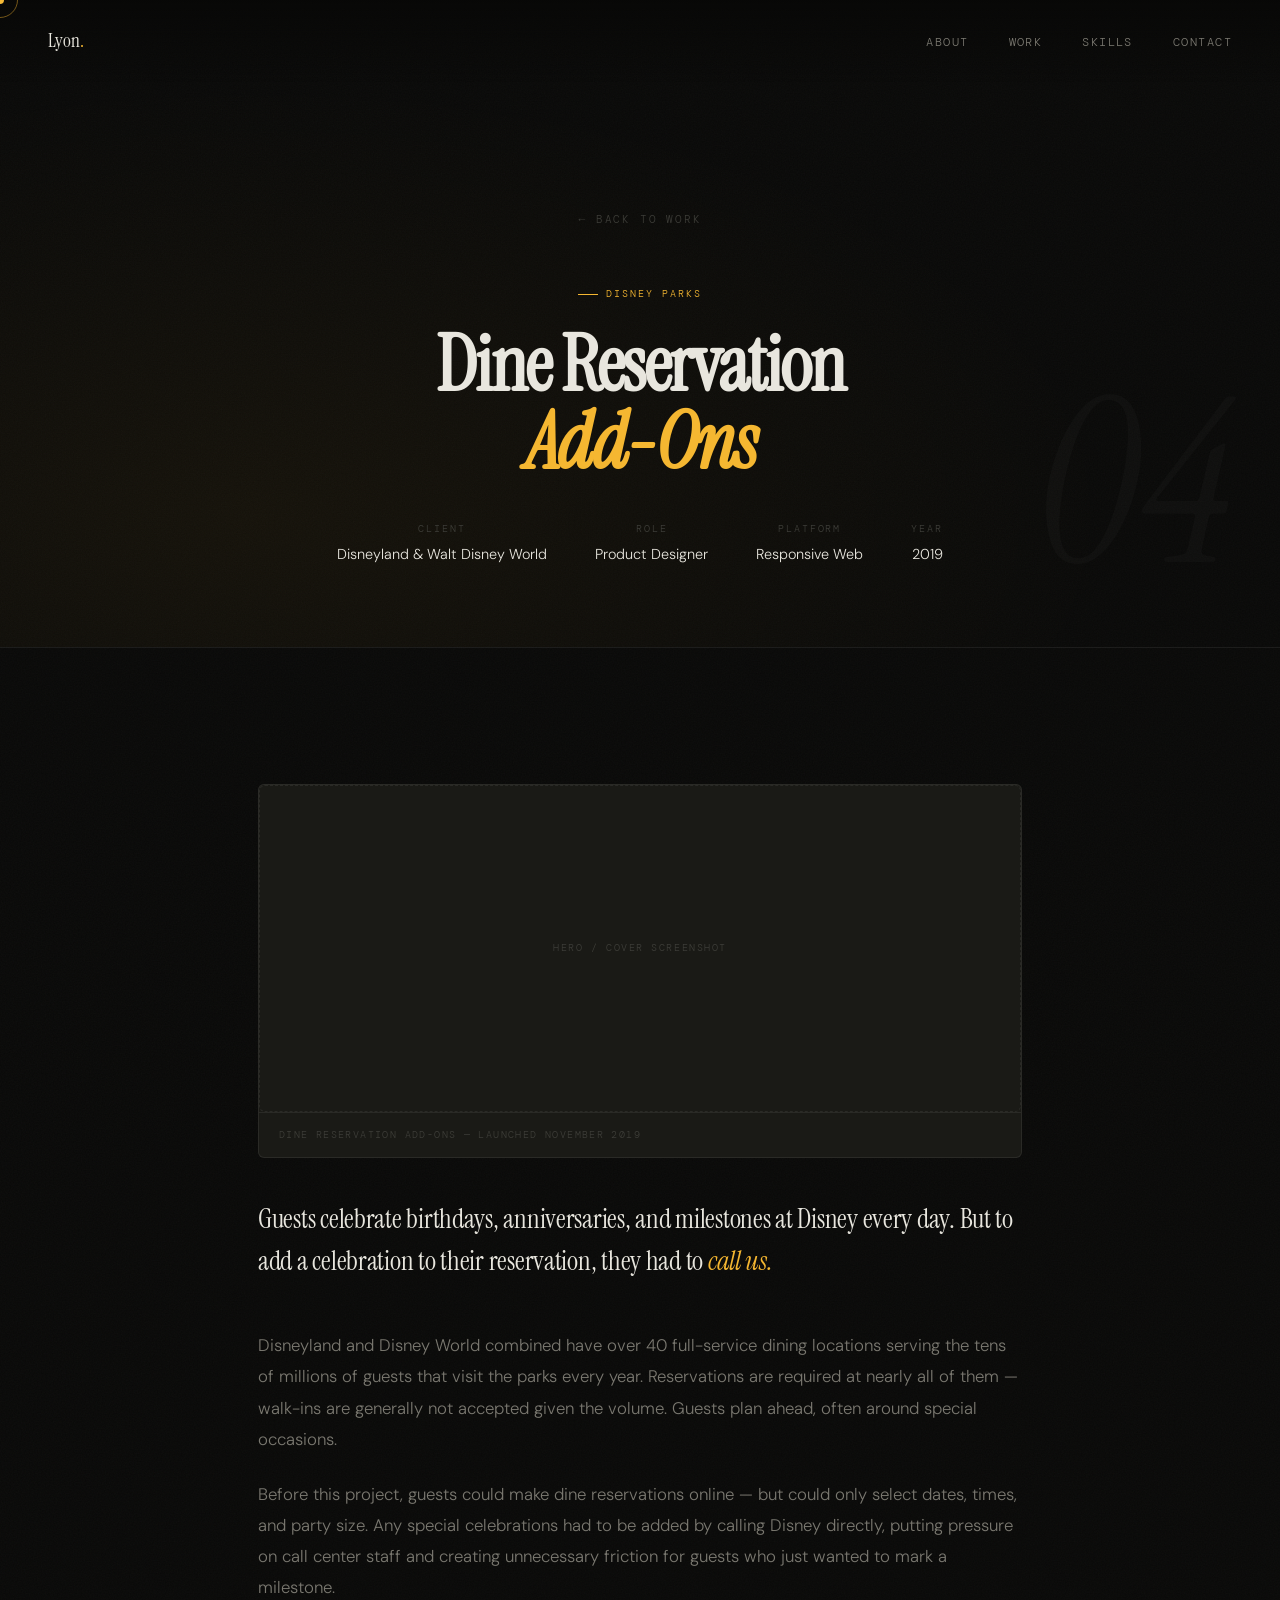
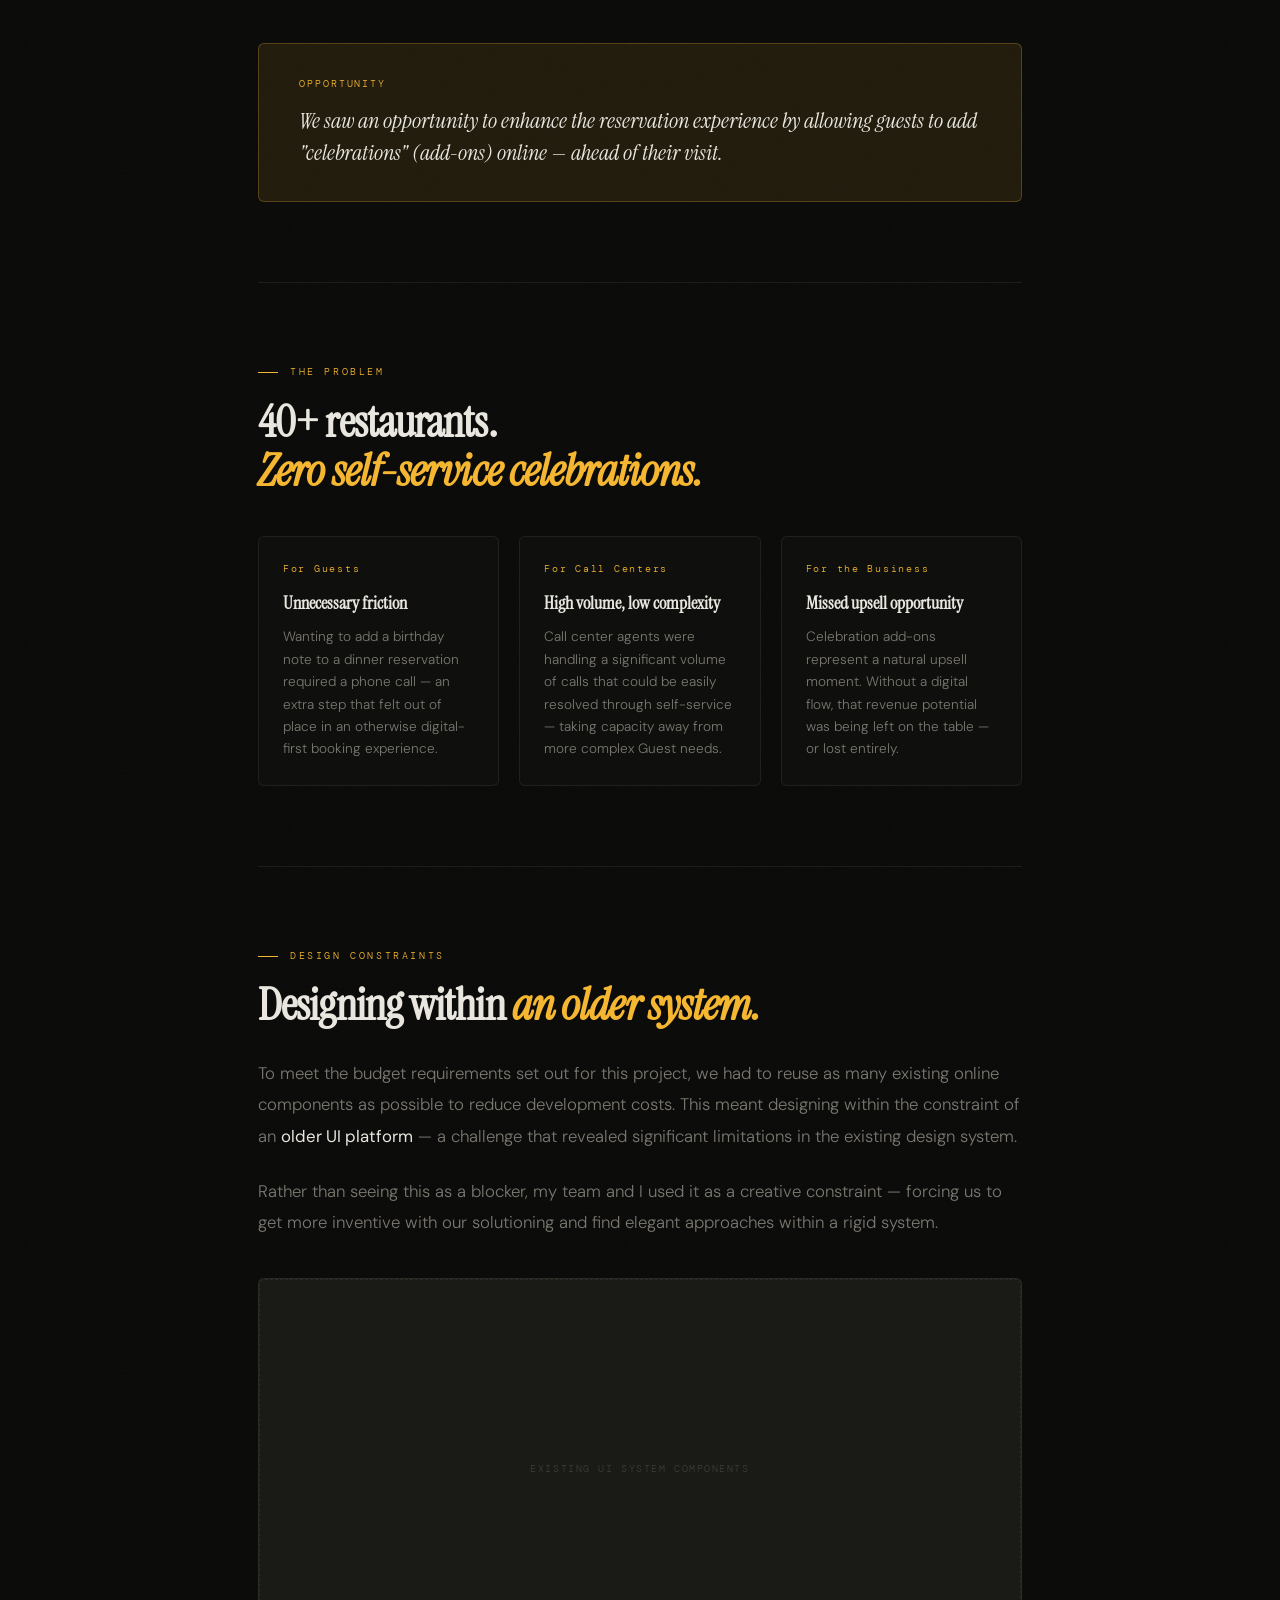
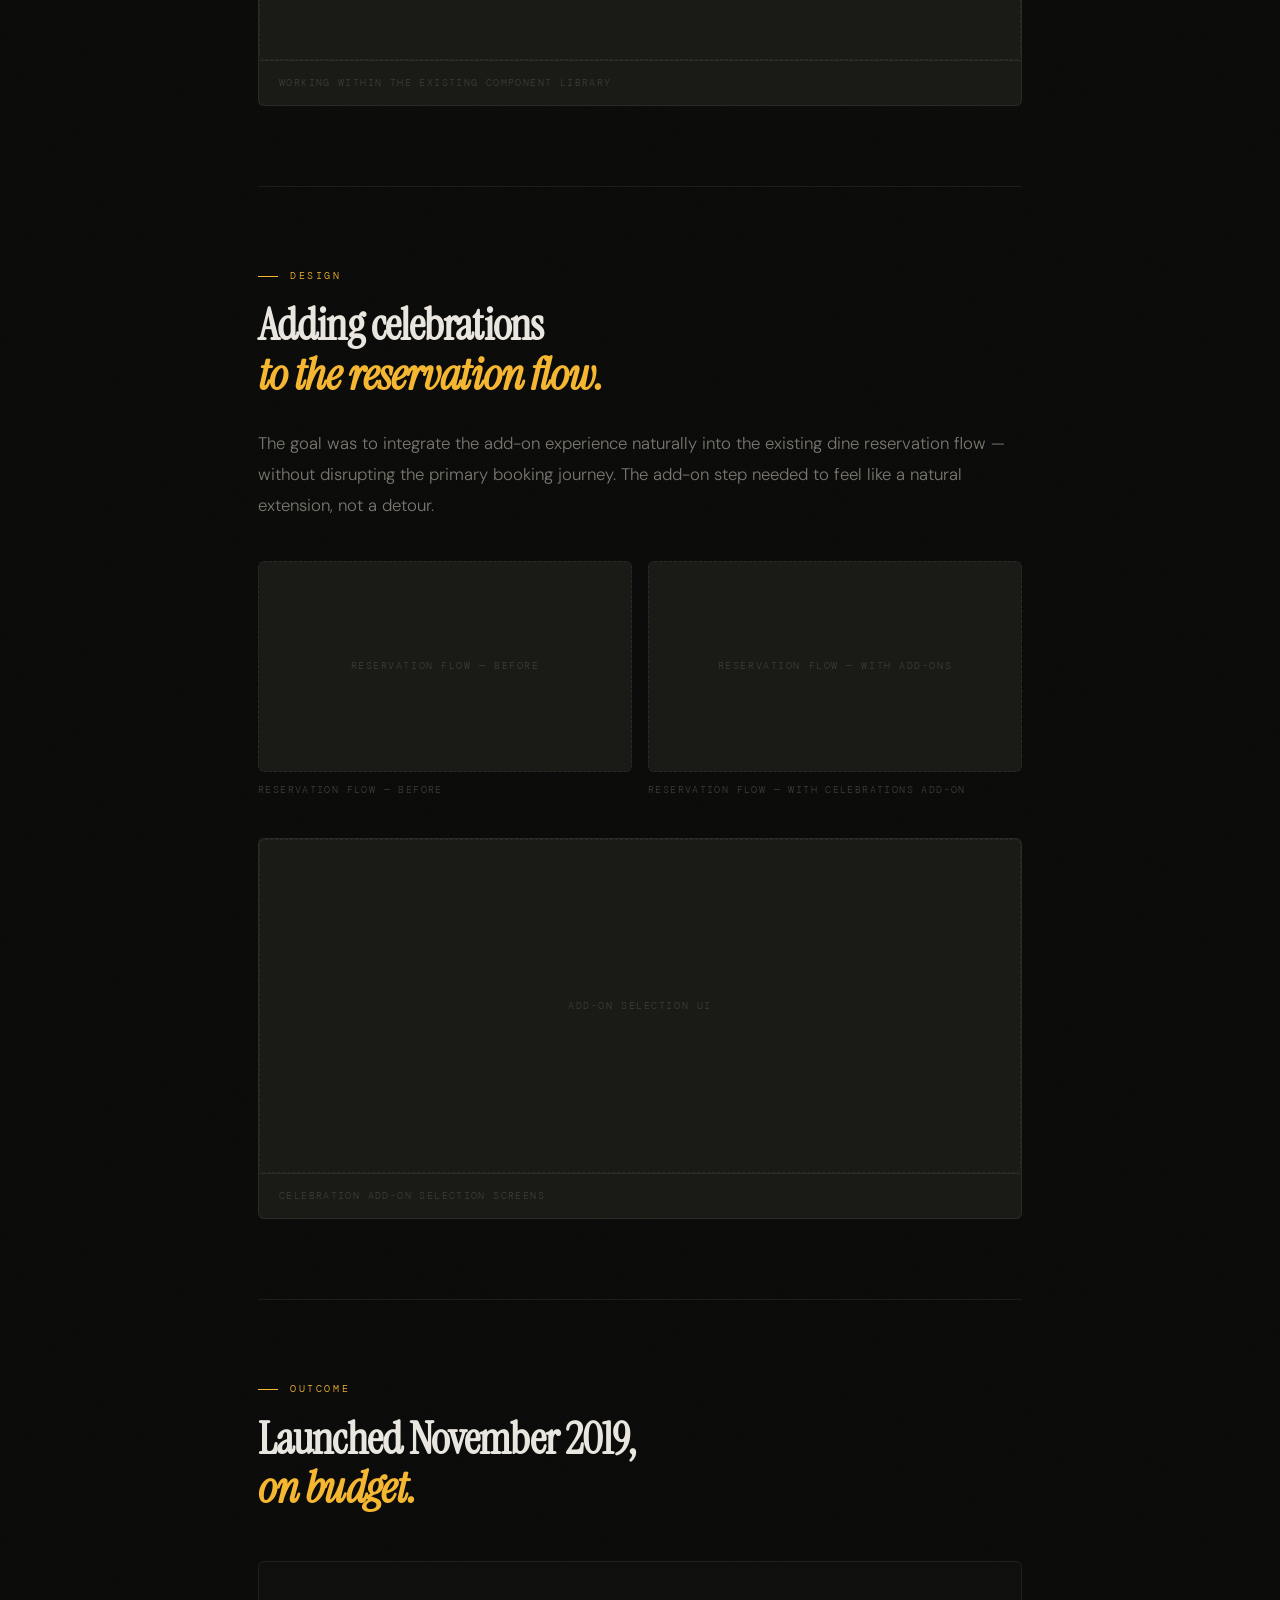
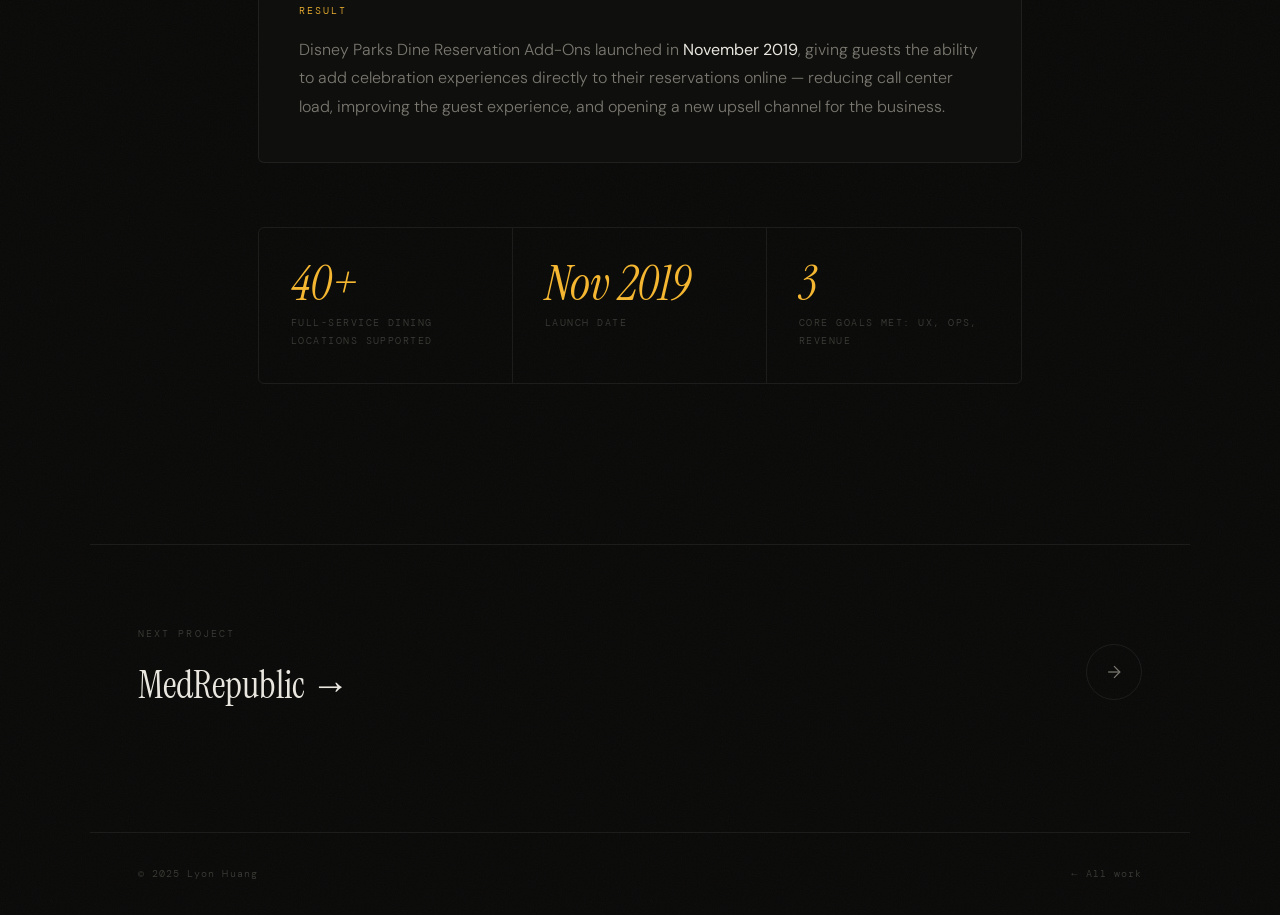
==== work/dine-reservations-addon.html @ fee2490b "Add .gitignore, rename dine reservation case study file Ignore .DS_Store; align dine reservations HT" ====
<!DOCTYPE html>
<html lang="en">
<head>
<meta charset="UTF-8" />
<meta name="viewport" content="width=device-width, initial-scale=1.0" />
<title>Dine Reservation Add-Ons — Lyon Huang</title>
<link rel="preconnect" href="https://fonts.googleapis.com" />
<link rel="preconnect" href="https://fonts.gstatic.com" crossorigin />
<link href="https://fonts.googleapis.com/css2?family=Instrument+Serif:ital@0;1&family=DM+Mono:ital,wght@0,300;0,400;0,500;1,300&family=DM+Sans:ital,opsz,wght@0,9..40,300;0,9..40,400;0,9..40,500;1,9..40,300&display=swap" rel="stylesheet" />
<link rel="stylesheet" href="../assets/case-study-shared.css" />
</head>
<body>

<div id="cursor-dot"></div>
<div id="cursor-ring"></div>

<nav id="nav">
  <a class="nav-logo" href="../index.html">Lyon<span>.</span></a>
  <ul class="nav-links">
    <li><a href="../index.html#about">About</a></li>
    <li><a href="../index.html#work">Work</a></li>
    <li><a href="../index.html#skills">Skills</a></li>
    <li><a href="../index.html#contact">Contact</a></li>
  </ul>
</nav>

<!-- HERO -->
<div class="cs-hero">
  <div class="cs-hero-num">04</div>
  <a class="cs-back" href="../index.html#work">← Back to work</a>
  <div class="cs-client-badge">Disney Parks</div>
  <h1>Dine Reservation<br><em>Add-Ons</em></h1>
  <div class="cs-meta-row">
    <div class="cs-meta-item">
      <span class="cs-meta-label">Client</span>
      <span class="cs-meta-value">Disneyland &amp; Walt Disney World</span>
    </div>
    <div class="cs-meta-item">
      <span class="cs-meta-label">Role</span>
      <span class="cs-meta-value">Product Designer</span>
    </div>
    <div class="cs-meta-item">
      <span class="cs-meta-label">Platform</span>
      <span class="cs-meta-value">Responsive Web</span>
    </div>
    <div class="cs-meta-item">
      <span class="cs-meta-label">Year</span>
      <span class="cs-meta-value">2019</span>
    </div>
  </div>
</div>

<!-- BODY -->
<div class="cs-body">

  <figure class="cs-img reveal">
    <div class="cs-img-placeholder" style="aspect-ratio:21/9;">
      <span>Hero / Cover Screenshot</span>
    </div>
    <figcaption>Dine Reservation Add-Ons — launched November 2019</figcaption>
  </figure>

  <p class="cs-lead reveal">
    Guests celebrate birthdays, anniversaries, and milestones at Disney every day.
    But to add a celebration to their reservation, they had to
    <em>call us.</em>
  </p>

  <p class="cs-p reveal">
    Disneyland and Disney World combined have over 40 full-service dining locations
    serving the tens of millions of guests that visit the parks every year.
    Reservations are required at nearly all of them — walk-ins are generally not
    accepted given the volume. Guests plan ahead, often around special occasions.
  </p>
  <p class="cs-p reveal">
    Before this project, guests could make dine reservations online — but could only
    select dates, times, and party size. Any special celebrations had to be added by
    calling Disney directly, putting pressure on call center staff and creating
    unnecessary friction for guests who just wanted to mark a milestone.
  </p>

  <!-- HMW -->
  <div class="cs-hmw reveal">
    <div class="cs-hmw-label">Opportunity</div>
    <p>We saw an opportunity to enhance the reservation experience by allowing guests to add "celebrations" (add-ons) online — ahead of their visit.</p>
  </div>

  <!-- PROBLEM -->
  <div class="cs-section reveal">
    <div class="cs-section-label">The Problem</div>
    <h2>40+ restaurants.<br><em>Zero self-service celebrations.</em></h2>

    <div style="display:grid;grid-template-columns:1fr 1fr 1fr;gap:1.25rem;margin:2.5rem 0;" class="reveal-group">
      <div class="cs-concept-card">
        <div class="cc-num">For Guests</div>
        <h4>Unnecessary friction</h4>
        <p>Wanting to add a birthday note to a dinner reservation required a phone call — an extra step that felt out of place in an otherwise digital-first booking experience.</p>
      </div>
      <div class="cs-concept-card">
        <div class="cc-num">For Call Centers</div>
        <h4>High volume, low complexity</h4>
        <p>Call center agents were handling a significant volume of calls that could be easily resolved through self-service — taking capacity away from more complex Guest needs.</p>
      </div>
      <div class="cs-concept-card">
        <div class="cc-num">For the Business</div>
        <h4>Missed upsell opportunity</h4>
        <p>Celebration add-ons represent a natural upsell moment. Without a digital flow, that revenue potential was being left on the table — or lost entirely.</p>
      </div>
    </div>
  </div>

  <!-- CONSTRAINTS -->
  <div class="cs-section reveal">
    <div class="cs-section-label">Design Constraints</div>
    <h2>Designing within <em>an older system.</em></h2>
    <p class="cs-p">
      To meet the budget requirements set out for this project, we had to reuse as many
      existing online components as possible to reduce development costs. This meant
      designing within the constraint of an <strong>older UI platform</strong> — a
      challenge that revealed significant limitations in the existing design system.
    </p>
    <p class="cs-p">
      Rather than seeing this as a blocker, my team and I used it as a creative
      constraint — forcing us to get more inventive with our solutioning and find
      elegant approaches within a rigid system.
    </p>

    <figure class="cs-img reveal">
      <div class="cs-img-placeholder" style="aspect-ratio:16/8;">
        <span>Existing UI System Components</span>
      </div>
      <figcaption>Working within the existing component library</figcaption>
    </figure>
  </div>

  <!-- CONCEPTING -->
  <div class="cs-section reveal">
    <div class="cs-section-label">Design</div>
    <h2>Adding celebrations<br><em>to the reservation flow.</em></h2>
    <p class="cs-p">
      The goal was to integrate the add-on experience naturally into the existing
      dine reservation flow — without disrupting the primary booking journey. The add-on
      step needed to feel like a natural extension, not a detour.
    </p>

    <div class="cs-img-pair reveal-group">
      <figure>
        <div class="cs-img-placeholder">
          <span>Reservation Flow — Before</span>
        </div>
        <figcaption>Reservation flow — Before</figcaption>
      </figure>
      <figure>
        <div class="cs-img-placeholder">
          <span>Reservation Flow — With Add-Ons</span>
        </div>
        <figcaption>Reservation flow — With celebrations add-on</figcaption>
      </figure>
    </div>

    <figure class="cs-img reveal">
      <div class="cs-img-placeholder" style="aspect-ratio:16/7;">
        <span>Add-On Selection UI</span>
      </div>
      <figcaption>Celebration add-on selection screens</figcaption>
    </figure>
  </div>

  <!-- OUTCOME -->
  <div class="cs-section reveal">
    <div class="cs-section-label">Outcome</div>
    <h2>Launched November 2019,<br><em>on budget.</em></h2>

    <div class="cs-outcome reveal">
      <div class="cs-outcome-label">Result</div>
      <p>
        Disney Parks Dine Reservation Add-Ons launched in <strong>November 2019</strong>,
        giving guests the ability to add celebration experiences directly to their
        reservations online — reducing call center load, improving the guest experience,
        and opening a new upsell channel for the business.
      </p>
    </div>

    <div class="cs-stats reveal-group">
      <div class="cs-stat">
        <span class="stat-num">40+</span>
        <span class="stat-label">Full-service dining locations supported</span>
      </div>
      <div class="cs-stat">
        <span class="stat-num">Nov 2019</span>
        <span class="stat-label">Launch date</span>
      </div>
      <div class="cs-stat">
        <span class="stat-num">3</span>
        <span class="stat-label">Core goals met: UX, ops, revenue</span>
      </div>
    </div>
  </div>

</div><!-- /cs-body -->

<div class="cs-next">
  <div>
    <div class="cs-next-label">Next project</div>
    <a class="cs-next-link" href="medrepublic.html">
      <div class="cs-next-title">MedRepublic →</div>
    </a>
  </div>
  <a class="cs-next-link" href="medrepublic.html">
    <div class="cs-next-arrow">
      <svg viewBox="0 0 24 24"><line x1="5" y1="12" x2="19" y2="12"/><polyline points="12,5 19,12 12,19"/></svg>
    </div>
  </a>
</div>

<footer>
  <span class="footer-copy">© 2025 Lyon Huang</span>
  <a href="../index.html" style="font-family:var(--font-mono);font-size:.65rem;letter-spacing:.1em;color:var(--text-muted);transition:color .2s;" onmouseover="this.style.color='var(--accent)'" onmouseout="this.style.color='var(--text-muted)'">← All work</a>
</footer>

<script>
const dot=document.getElementById('cursor-dot'),ring=document.getElementById('cursor-ring');
let mx=0,my=0,rx=0,ry=0;
document.addEventListener('mousemove',e=>{mx=e.clientX;my=e.clientY;});
(function anim(){dot.style.left=mx+'px';dot.style.top=my+'px';rx+=(mx-rx)*.12;ry+=(my-ry)*.12;ring.style.left=rx+'px';ring.style.top=ry+'px';requestAnimationFrame(anim);})();
document.querySelectorAll('a,button').forEach(el=>{el.addEventListener('mouseenter',()=>document.body.classList.add('cursor-hover'));el.addEventListener('mouseleave',()=>document.body.classList.remove('cursor-hover'));});
window.addEventListener('scroll',()=>document.getElementById('nav').classList.toggle('scrolled',scrollY>60),{passive:true});
const obs=new IntersectionObserver(entries=>entries.forEach(e=>{if(e.isIntersecting){e.target.classList.add('in-view');obs.unobserve(e.target);}}),{threshold:.1});
document.querySelectorAll('.reveal,.reveal-group').forEach(el=>obs.observe(el));
</script>
</body>
</html>
---- assets/case-study-shared.css ----
/* ═══════════════════════════════════════════════
   LYON HUANG — SHARED CASE STUDY STYLESHEET
   Matches portfolio dark design system exactly
   ═══════════════════════════════════════════════ */

/* ── TOKENS ── */
:root {
  --bg:             #080807;
  --bg-card:        #0f0f0d;
  --bg-card-hover:  #141410;
  --surface:        #1a1a16;
  --surface-2:      #111110;
  --border:         rgba(255,255,255,0.07);
  --border-hover:   rgba(255,200,80,0.35);

  --accent:         #f5b731;
  --accent-dim:     rgba(245,183,49,0.10);
  --accent-glow:    rgba(245,183,49,0.22);

  --text-primary:   #e8e6de;
  --text-secondary: #7a7870;
  --text-muted:     #3d3d38;

  --font-display:   'Instrument Serif', Georgia, serif;
  --font-sans:      'DM Sans', sans-serif;
  --font-mono:      'DM Mono', 'Courier New', monospace;

  --ease-out:       cubic-bezier(0.16, 1, 0.3, 1);
  --radius:         6px;
  --max-w:          860px;       /* narrower for long-form reading */
  --max-w-wide:     1100px;
}

/* ── RESET ── */
*, *::before, *::after { box-sizing: border-box; margin: 0; padding: 0; }
html { scroll-behavior: smooth; font-size: 16px; }

body {
  background-color: var(--bg);
  background-image: url("data:image/svg+xml,%3Csvg xmlns='http://www.w3.org/2000/svg' width='300' height='300'%3E%3Cfilter id='n'%3E%3CfeTurbulence type='fractalNoise' baseFrequency='0.75' numOctaves='4' stitchTiles='stitch'/%3E%3C/filter%3E%3Crect width='300' height='300' filter='url(%23n)' opacity='0.035'/%3E%3C/svg%3E");
  color: var(--text-primary);
  font-family: var(--font-sans);
  font-weight: 300;
  line-height: 1.75;
  overflow-x: hidden;
  cursor: none;
}
::selection { background: var(--accent); color: #000; }
a { color: inherit; text-decoration: none; }
img { display: block; max-width: 100%; border-radius: var(--radius); }

/* ── CURSOR ── */
#cursor-dot {
  position: fixed; width: 8px; height: 8px;
  background: var(--accent); border-radius: 50%;
  pointer-events: none; z-index: 9999;
  transform: translate(-50%,-50%);
  transition: width .2s var(--ease-out), height .2s var(--ease-out);
  mix-blend-mode: screen;
}
#cursor-ring {
  position: fixed; width: 36px; height: 36px;
  border: 1px solid rgba(245,183,49,.45); border-radius: 50%;
  pointer-events: none; z-index: 9998;
  transform: translate(-50%,-50%);
  transition: width .3s var(--ease-out), height .3s var(--ease-out), border-color .2s;
}
body.cursor-hover #cursor-dot  { width: 14px; height: 14px; }
body.cursor-hover #cursor-ring { width: 54px; height: 54px; border-color: var(--accent); }

/* ── NAV ── */
nav {
  position: fixed; top: 0; left: 0; right: 0; z-index: 100;
  display: flex; justify-content: space-between; align-items: center;
  padding: 1.5rem 3rem;
  background: linear-gradient(to bottom, rgba(8,8,7,.95), transparent);
  transition: padding .3s var(--ease-out), background .3s;
}
nav.scrolled {
  padding: 1rem 3rem;
  background: rgba(8,8,7,.92);
  backdrop-filter: blur(12px);
  border-bottom: 1px solid var(--border);
}
.nav-logo {
  font-family: var(--font-display); font-size: 1.2rem; color: var(--text-primary);
}
.nav-logo span { color: var(--accent); }
.nav-links { display: flex; gap: 2.5rem; list-style: none; }
.nav-links a {
  font-family: var(--font-mono); font-size: .75rem;
  letter-spacing: .12em; text-transform: uppercase;
  color: var(--text-secondary);
  transition: color .2s;
  position: relative;
}
.nav-links a::after {
  content: ''; position: absolute; bottom: -2px; left: 0;
  width: 0; height: 1px; background: var(--accent);
  transition: width .25s var(--ease-out);
}
.nav-links a:hover { color: var(--text-primary); }
.nav-links a:hover::after { width: 100%; }

/* ── CASE STUDY HERO ── */
.cs-hero {
  min-height: 72vh;
  display: flex; flex-direction: column; justify-content: flex-end;
  align-items: center;
  padding: 0 3rem 5rem;
  position: relative; overflow: hidden;
  border-bottom: 1px solid var(--border);
  text-align: center;
}
.cs-hero::before {
  content: '';
  position: absolute; bottom: 0; left: 0; right: 0; top: 0;
  background: radial-gradient(ellipse at 20% 80%, rgba(245,183,49,.05) 0%, transparent 60%);
  pointer-events: none;
}
/* large background project number */
.cs-hero-num {
  position: absolute; right: 3rem; bottom: 3rem;
  font-family: var(--font-display); font-style: italic;
  font-size: clamp(8rem, 18vw, 18rem);
  color: rgba(255,255,255,.025);
  line-height: 1; pointer-events: none; user-select: none;
}
.cs-back {
  display: inline-flex; align-items: center; gap: .6rem;
  font-family: var(--font-mono); font-size: .7rem;
  letter-spacing: .16em; text-transform: uppercase;
  color: var(--text-muted);
  margin-bottom: 3.5rem;
  transition: color .2s;
  opacity: 0; animation: fadeUp .6s .1s var(--ease-out) forwards;
}
.cs-back:hover { color: var(--accent); }
.cs-client-badge {
  display: inline-flex; align-items: center; gap: .5rem;
  font-family: var(--font-mono); font-size: .65rem;
  letter-spacing: .2em; text-transform: uppercase;
  color: var(--accent);
  margin-bottom: 1.5rem;
  opacity: 0; animation: fadeUp .7s .2s var(--ease-out) forwards;
}
.cs-client-badge::before {
  content: ''; display: block; width: 20px; height: 1px; background: var(--accent);
}
.cs-hero h1 {
  font-family: var(--font-display);
  font-size: clamp(2.8rem, 6vw, 6rem);
  line-height: 1.0; letter-spacing: -.025em;
  color: var(--text-primary);
  max-width: 800px;
  margin-left: auto;
  margin-right: auto;
  margin-bottom: 2.5rem;
  opacity: 0; animation: fadeUp .8s .3s var(--ease-out) forwards;
}
.cs-hero h1 em { font-style: italic; color: var(--accent); }
.cs-meta-row {
  display: flex; gap: 3rem; flex-wrap: wrap;
  justify-content: center;
  opacity: 0; animation: fadeUp .7s .45s var(--ease-out) forwards;
}
.cs-meta-item { display: flex; flex-direction: column; gap: .25rem; align-items: center; }
.cs-meta-label {
  font-family: var(--font-mono); font-size: .6rem;
  letter-spacing: .2em; text-transform: uppercase; color: var(--text-muted);
}
.cs-meta-value { font-size: .9rem; color: var(--text-primary); }

/* ── BODY CONTENT ── */
.cs-body {
  max-width: var(--max-w);
  margin: 0 auto;
  padding: 6rem 3rem;
}

/* intro lead paragraph */
.cs-lead {
  font-family: var(--font-display);
  font-size: clamp(1.3rem, 2.5vw, 1.7rem);
  line-height: 1.55; letter-spacing: -.01em;
  color: var(--text-primary);
  margin-bottom: 3rem;
}
.cs-lead em { font-style: italic; color: var(--accent); }

.cs-p {
  font-size: 1.05rem; color: var(--text-secondary);
  line-height: 1.85; margin-bottom: 1.5rem;
}
.cs-p strong { color: var(--text-primary); font-weight: 400; }
.cs-p a { color: var(--accent); border-bottom: 1px solid rgba(245,183,49,.3); transition: border-color .2s; }
.cs-p a:hover { border-color: var(--accent); }

/* section dividers within body */
.cs-section {
  margin-top: 5rem; padding-top: 5rem;
  border-top: 1px solid var(--border);
}
.cs-section-label {
  font-family: var(--font-mono); font-size: .65rem;
  letter-spacing: .25em; text-transform: uppercase;
  color: var(--accent); margin-bottom: 1rem;
  display: flex; align-items: center; gap: .75rem;
}
.cs-section-label::before {
  content: ''; display: block; width: 20px; height: 1px; background: var(--accent);
}
.cs-section h2 {
  font-family: var(--font-display);
  font-size: clamp(1.8rem, 3.5vw, 2.8rem);
  line-height: 1.1; letter-spacing: -.02em;
  color: var(--text-primary); margin-bottom: 1.75rem;
}
.cs-section h2 em { font-style: italic; color: var(--accent); }
.cs-section h3 {
  font-family: var(--font-display);
  font-size: 1.3rem; line-height: 1.2;
  color: var(--text-primary); margin-bottom: .75rem; margin-top: 2.5rem;
}

/* pull quote */
.cs-quote {
  margin: 3rem 0;
  padding: 2rem 2.5rem;
  border-left: 2px solid var(--accent);
  background: var(--accent-dim);
  border-radius: 0 var(--radius) var(--radius) 0;
}
.cs-quote p {
  font-family: var(--font-display); font-style: italic;
  font-size: clamp(1.1rem, 2vw, 1.4rem);
  line-height: 1.55; color: var(--text-primary);
}
.cs-quote cite {
  display: block; margin-top: .75rem;
  font-family: var(--font-mono); font-size: .65rem;
  letter-spacing: .12em; text-transform: uppercase;
  color: var(--text-muted); font-style: normal;
}

/* HMW highlight box */
.cs-hmw {
  margin: 2.5rem 0;
  padding: 2rem 2.5rem;
  border: 1px solid rgba(245,183,49,.25);
  border-radius: var(--radius);
  background: var(--accent-dim);
}
.cs-hmw-label {
  font-family: var(--font-mono); font-size: .6rem;
  letter-spacing: .2em; text-transform: uppercase;
  color: var(--accent); margin-bottom: .75rem;
}
.cs-hmw p {
  font-family: var(--font-display); font-style: italic;
  font-size: clamp(1.1rem, 2vw, 1.35rem);
  line-height: 1.5; color: var(--text-primary);
}

/* numbered list */
.cs-numbered {
  list-style: none; margin: 2rem 0;
  display: flex; flex-direction: column; gap: 1.25rem;
}
.cs-numbered li {
  display: grid; grid-template-columns: 2.5rem 1fr;
  gap: 1rem; align-items: start;
}
.cs-numbered li .num {
  font-family: var(--font-mono); font-size: .7rem;
  letter-spacing: .1em; color: var(--accent);
  padding-top: .25rem;
}
.cs-numbered li .num-text {
  font-size: 1rem; color: var(--text-secondary); line-height: 1.7;
}
.cs-numbered li .num-text strong { color: var(--text-primary); font-weight: 400; }

/* concept cards (3-up) */
.cs-concepts {
  display: grid; grid-template-columns: repeat(3,1fr);
  gap: 1.25rem; margin: 2.5rem 0;
}
.cs-concept-card {
  background: var(--bg-card); border: 1px solid var(--border);
  border-radius: var(--radius); padding: 1.5rem;
  transition: border-color .25s, background .25s;
}
.cs-concept-card:hover { border-color: var(--border-hover); background: var(--bg-card-hover); }
.cs-concept-card .cc-num {
  font-family: var(--font-mono); font-size: .6rem;
  letter-spacing: .18em; color: var(--accent); margin-bottom: .6rem;
}
.cs-concept-card h4 {
  font-family: var(--font-display); font-size: 1.1rem;
  color: var(--text-primary); margin-bottom: .5rem;
}
.cs-concept-card p {
  font-size: .85rem; color: var(--text-secondary); line-height: 1.65;
}

/* image pair (before/after) */
.cs-img-pair {
  display: grid; grid-template-columns: 1fr 1fr;
  gap: 1rem; margin: 2.5rem 0;
}
.cs-img-pair figure { display: flex; flex-direction: column; gap: .6rem; }
.cs-img-pair figcaption {
  font-family: var(--font-mono); font-size: .62rem;
  letter-spacing: .14em; text-transform: uppercase;
  color: var(--text-muted);
}

/* single wide image */
.cs-img {
  margin: 2.5rem 0;
  background: var(--surface); border-radius: var(--radius);
  border: 1px solid var(--border); overflow: hidden;
}
.cs-img img { width: 100%; }
.cs-img figcaption {
  padding: .85rem 1.25rem;
  font-family: var(--font-mono); font-size: .62rem;
  letter-spacing: .14em; text-transform: uppercase;
  color: var(--text-muted); border-top: 1px solid var(--border);
}

/* image placeholder (grey box with label) */
.cs-img-placeholder {
  aspect-ratio: 16/9;
  background: var(--surface);
  border-radius: var(--radius);
  border: 1px dashed var(--border);
  display: flex; align-items: center; justify-content: center;
}
.cs-img-placeholder span {
  font-family: var(--font-mono); font-size: .65rem;
  letter-spacing: .15em; text-transform: uppercase;
  color: var(--text-muted);
}

/* stat bar */
.cs-stats {
  display: grid; grid-template-columns: repeat(3,1fr);
  gap: 0; margin: 4rem 0;
  border: 1px solid var(--border); border-radius: var(--radius);
  overflow: hidden;
}
.cs-stat {
  padding: 2rem; border-right: 1px solid var(--border);
  display: flex; flex-direction: column; gap: .4rem;
}
.cs-stat:last-child { border-right: none; }
.cs-stat .stat-num {
  font-family: var(--font-display); font-style: italic;
  font-size: clamp(2rem, 4vw, 3rem); color: var(--accent);
  line-height: 1;
}
.cs-stat .stat-label {
  font-family: var(--font-mono); font-size: .65rem;
  letter-spacing: .14em; text-transform: uppercase;
  color: var(--text-muted);
}

/* outcome/takeaway box */
.cs-outcome {
  margin: 3rem 0; padding: 2.5rem;
  background: var(--bg-card); border: 1px solid var(--border);
  border-radius: var(--radius);
}
.cs-outcome-label {
  font-family: var(--font-mono); font-size: .62rem;
  letter-spacing: .2em; text-transform: uppercase;
  color: var(--accent); margin-bottom: 1rem;
}
.cs-outcome p {
  font-size: 1rem; color: var(--text-secondary); line-height: 1.8;
}
.cs-outcome p strong { color: var(--text-primary); font-weight: 400; }

/* external link button */
.cs-link-btn {
  display: inline-flex; align-items: center; gap: .6rem;
  font-family: var(--font-mono); font-size: .72rem;
  letter-spacing: .1em; text-transform: uppercase;
  color: var(--accent);
  border: 1px solid rgba(245,183,49,.3);
  padding: .75rem 1.4rem; border-radius: var(--radius);
  transition: background .2s, border-color .2s, transform .2s var(--ease-out);
  margin-right: .75rem; margin-top: .5rem;
}
.cs-link-btn:hover { background: var(--accent-dim); border-color: var(--accent); transform: translateY(-2px); }

/* ── NEXT PROJECT FOOTER ── */
.cs-next {
  border-top: 1px solid var(--border);
  max-width: var(--max-w-wide); margin: 0 auto;
  padding: 5rem 3rem 7rem;
  display: flex; justify-content: space-between; align-items: center;
  flex-wrap: wrap; gap: 2rem;
}
.cs-next-label {
  font-family: var(--font-mono); font-size: .65rem;
  letter-spacing: .2em; text-transform: uppercase; color: var(--text-muted);
  margin-bottom: .6rem;
}
.cs-next-title {
  font-family: var(--font-display); font-size: clamp(1.5rem, 3vw, 2.4rem);
  color: var(--text-primary); transition: color .2s;
}
.cs-next-link:hover .cs-next-title { color: var(--accent); }
.cs-next-arrow {
  width: 56px; height: 56px; border-radius: 50%;
  border: 1px solid var(--border);
  display: flex; align-items: center; justify-content: center;
  transition: background .2s, border-color .2s, transform .3s var(--ease-out);
}
.cs-next-link:hover .cs-next-arrow {
  background: var(--accent-dim); border-color: var(--accent);
  transform: translateX(6px);
}
.cs-next-arrow svg { width: 20px; height: 20px; fill: none; stroke: var(--text-secondary); stroke-width: 1.5; }
.cs-next-link:hover .cs-next-arrow svg { stroke: var(--accent); }

/* ── PAGE FOOTER ── */
footer {
  border-top: 1px solid var(--border);
  padding: 2rem 3rem;
  display: flex; justify-content: space-between; align-items: center;
  max-width: var(--max-w-wide); margin: 0 auto;
}
.footer-copy {
  font-family: var(--font-mono); font-size: .65rem;
  letter-spacing: .1em; color: var(--text-muted);
}

/* ── REVEAL ANIMATIONS ── */
.reveal { opacity: 0; transform: translateY(28px); transition: opacity .8s var(--ease-out), transform .8s var(--ease-out); }
.reveal.in-view { opacity: 1; transform: none; }
.reveal-group > * { opacity: 0; transform: translateY(20px); transition: opacity .7s var(--ease-out), transform .7s var(--ease-out); }
.reveal-group.in-view > *:nth-child(1) { opacity:1; transform:none; transition-delay:0s; }
.reveal-group.in-view > *:nth-child(2) { opacity:1; transform:none; transition-delay:.1s; }
.reveal-group.in-view > *:nth-child(3) { opacity:1; transform:none; transition-delay:.2s; }

@keyframes fadeUp { to { opacity: 1; transform: none; } }

/* ── RESPONSIVE ── */
@media (max-width: 900px) {
  nav { padding: 1.25rem 1.5rem; }
  nav.scrolled { padding: .9rem 1.5rem; }
  .cs-hero { padding: 0 1.5rem 4rem; }
  .cs-body { padding: 4rem 1.5rem; }
  .cs-concepts { grid-template-columns: 1fr; }
  .cs-img-pair { grid-template-columns: 1fr; }
  .cs-stats { grid-template-columns: 1fr; }
  .cs-stat { border-right: none; border-bottom: 1px solid var(--border); }
  .cs-stat:last-child { border-bottom: none; }
  .cs-next { padding: 4rem 1.5rem 5rem; }
  footer { flex-direction: column; gap: 1rem; text-align: center; }
}
@media (max-width: 600px) {
  .nav-links { gap: 1.5rem; }
  .cs-hero h1 { font-size: 2.5rem; }
  .cs-meta-row { gap: 1.5rem; }
  #cursor-dot, #cursor-ring { display: none; }
  body { cursor: auto; }
}
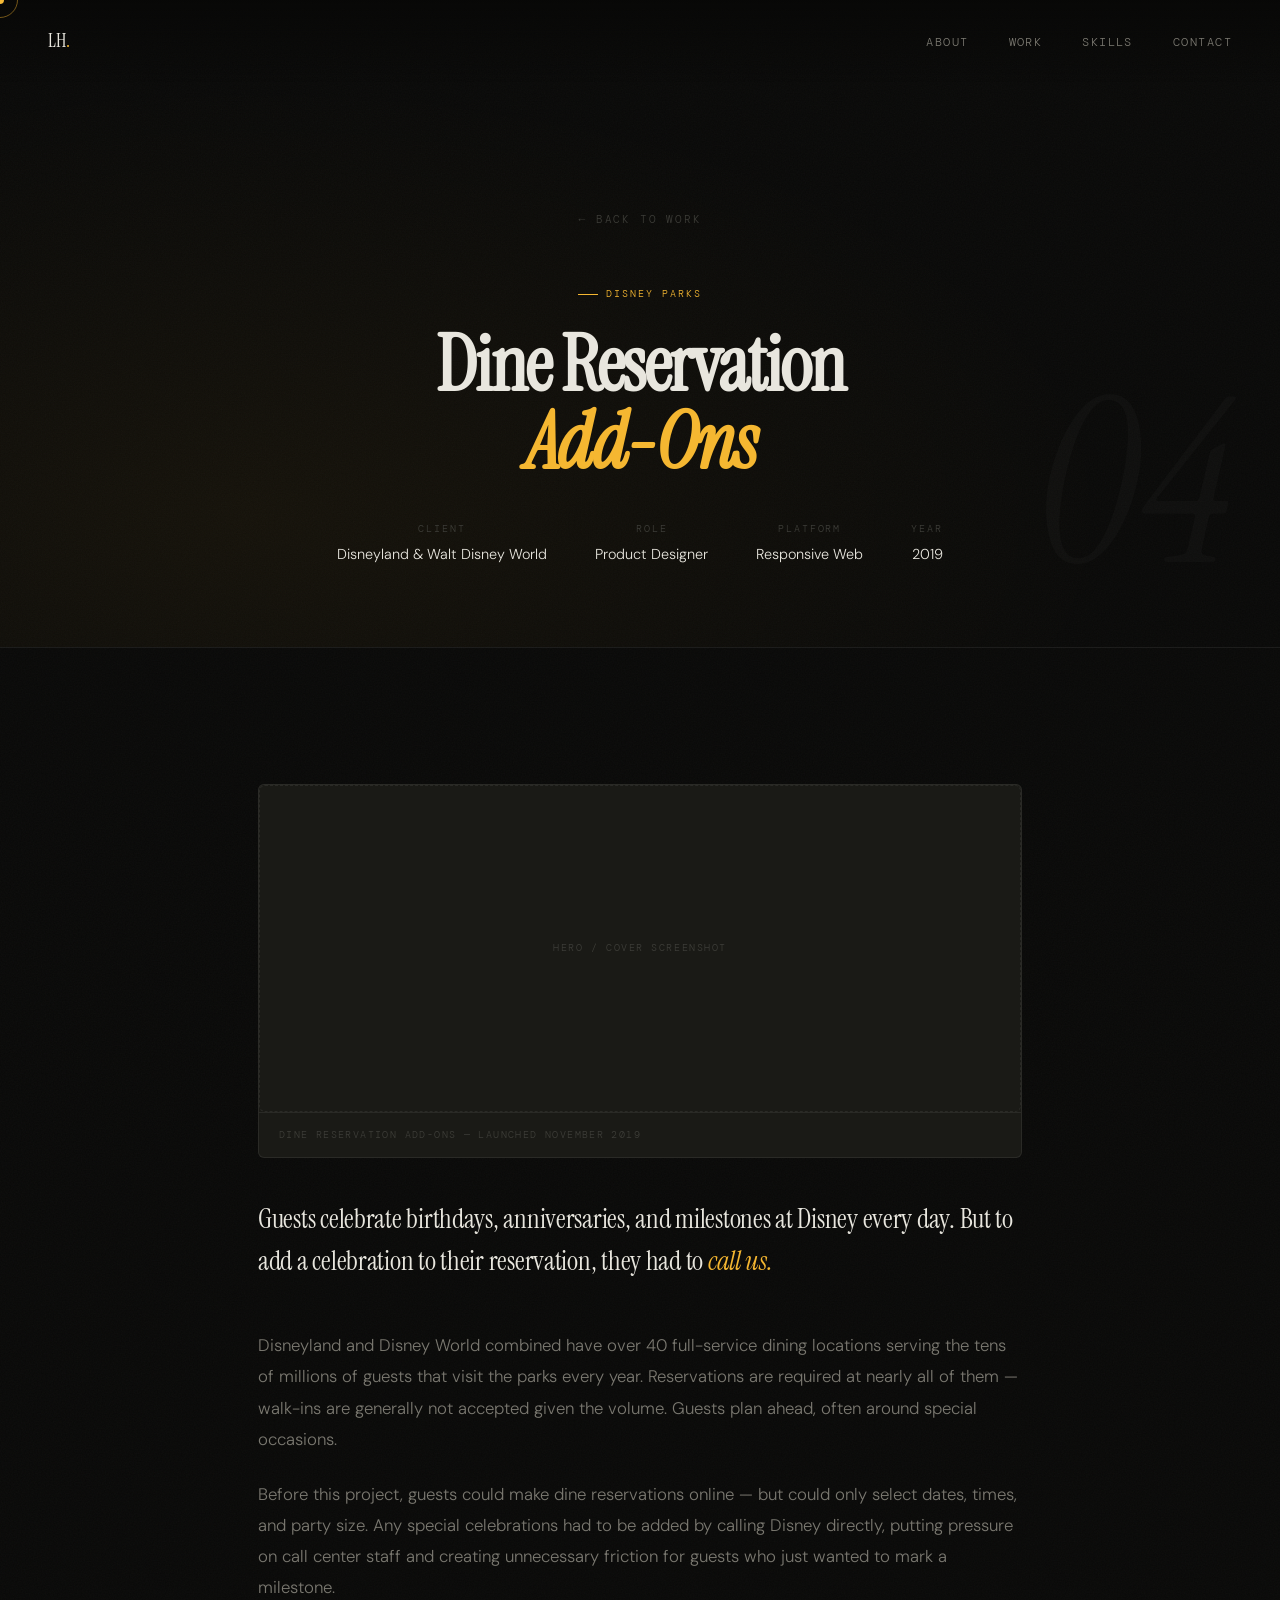
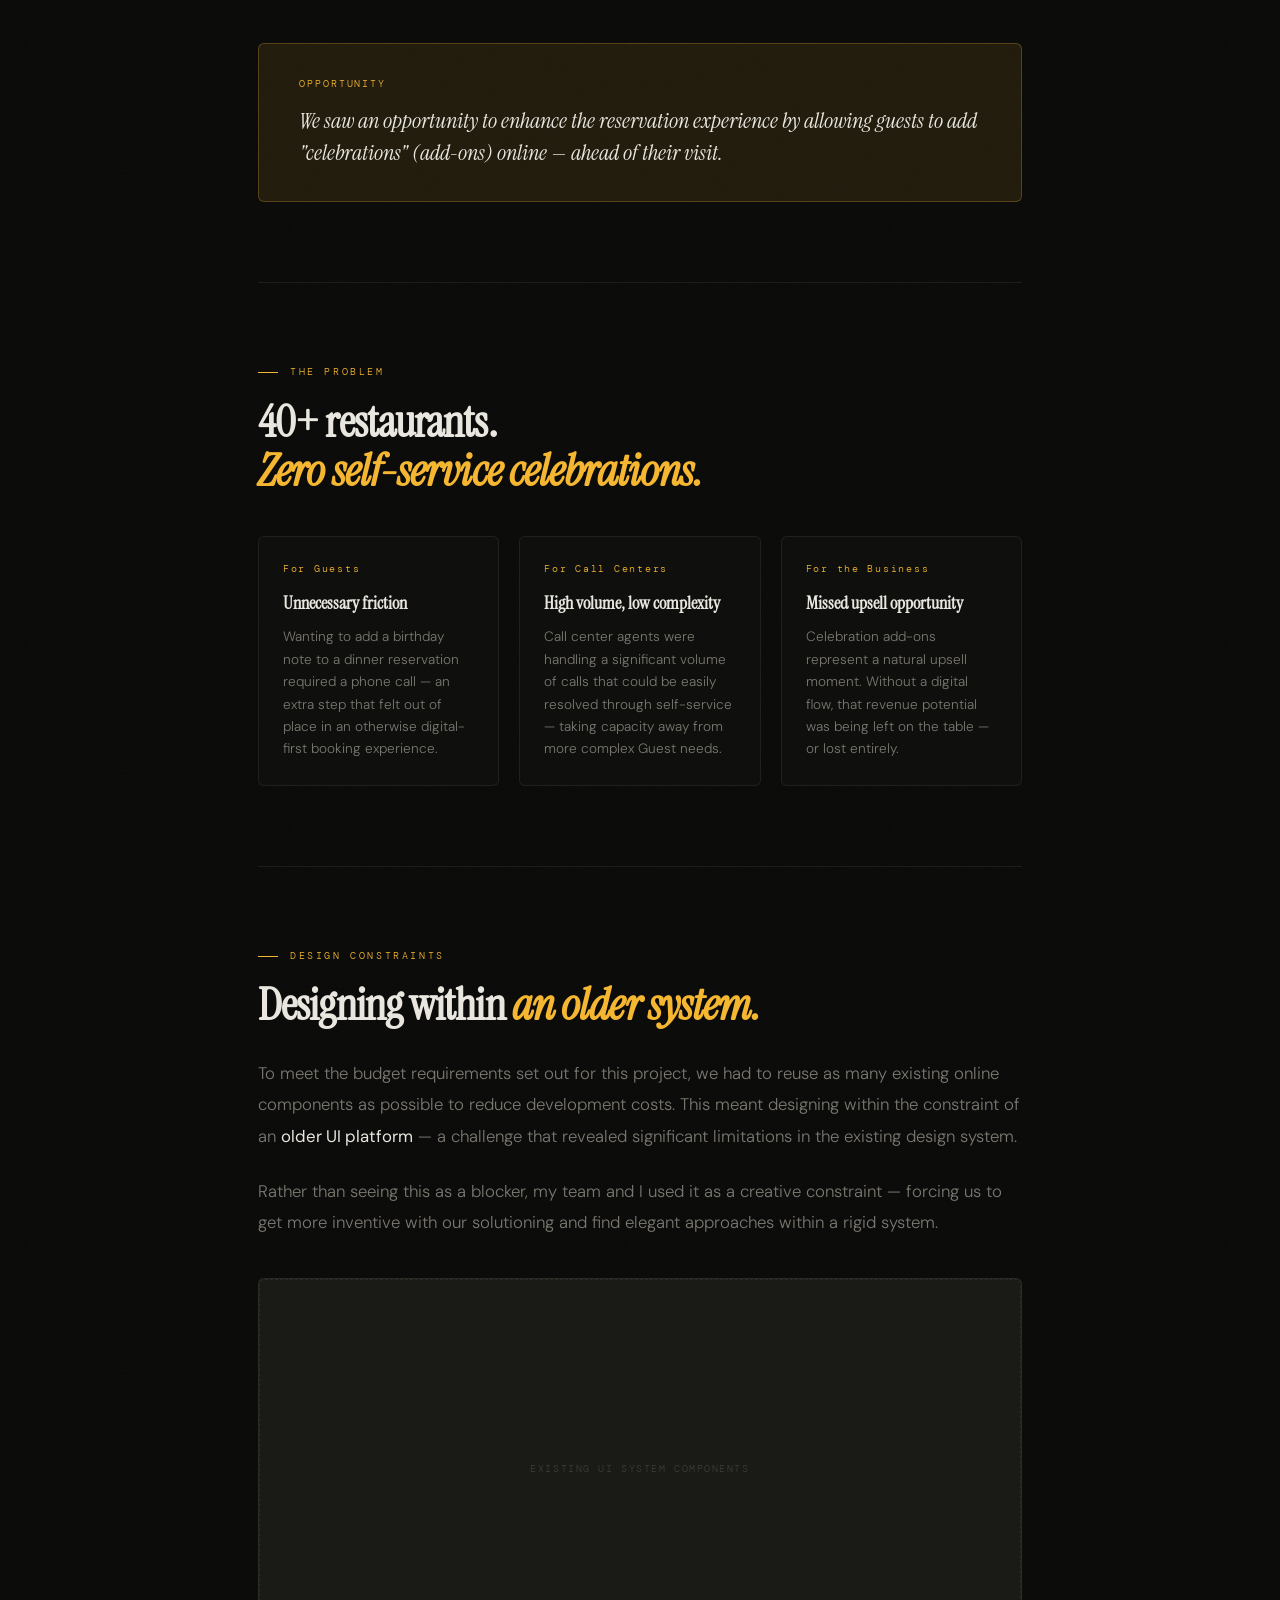
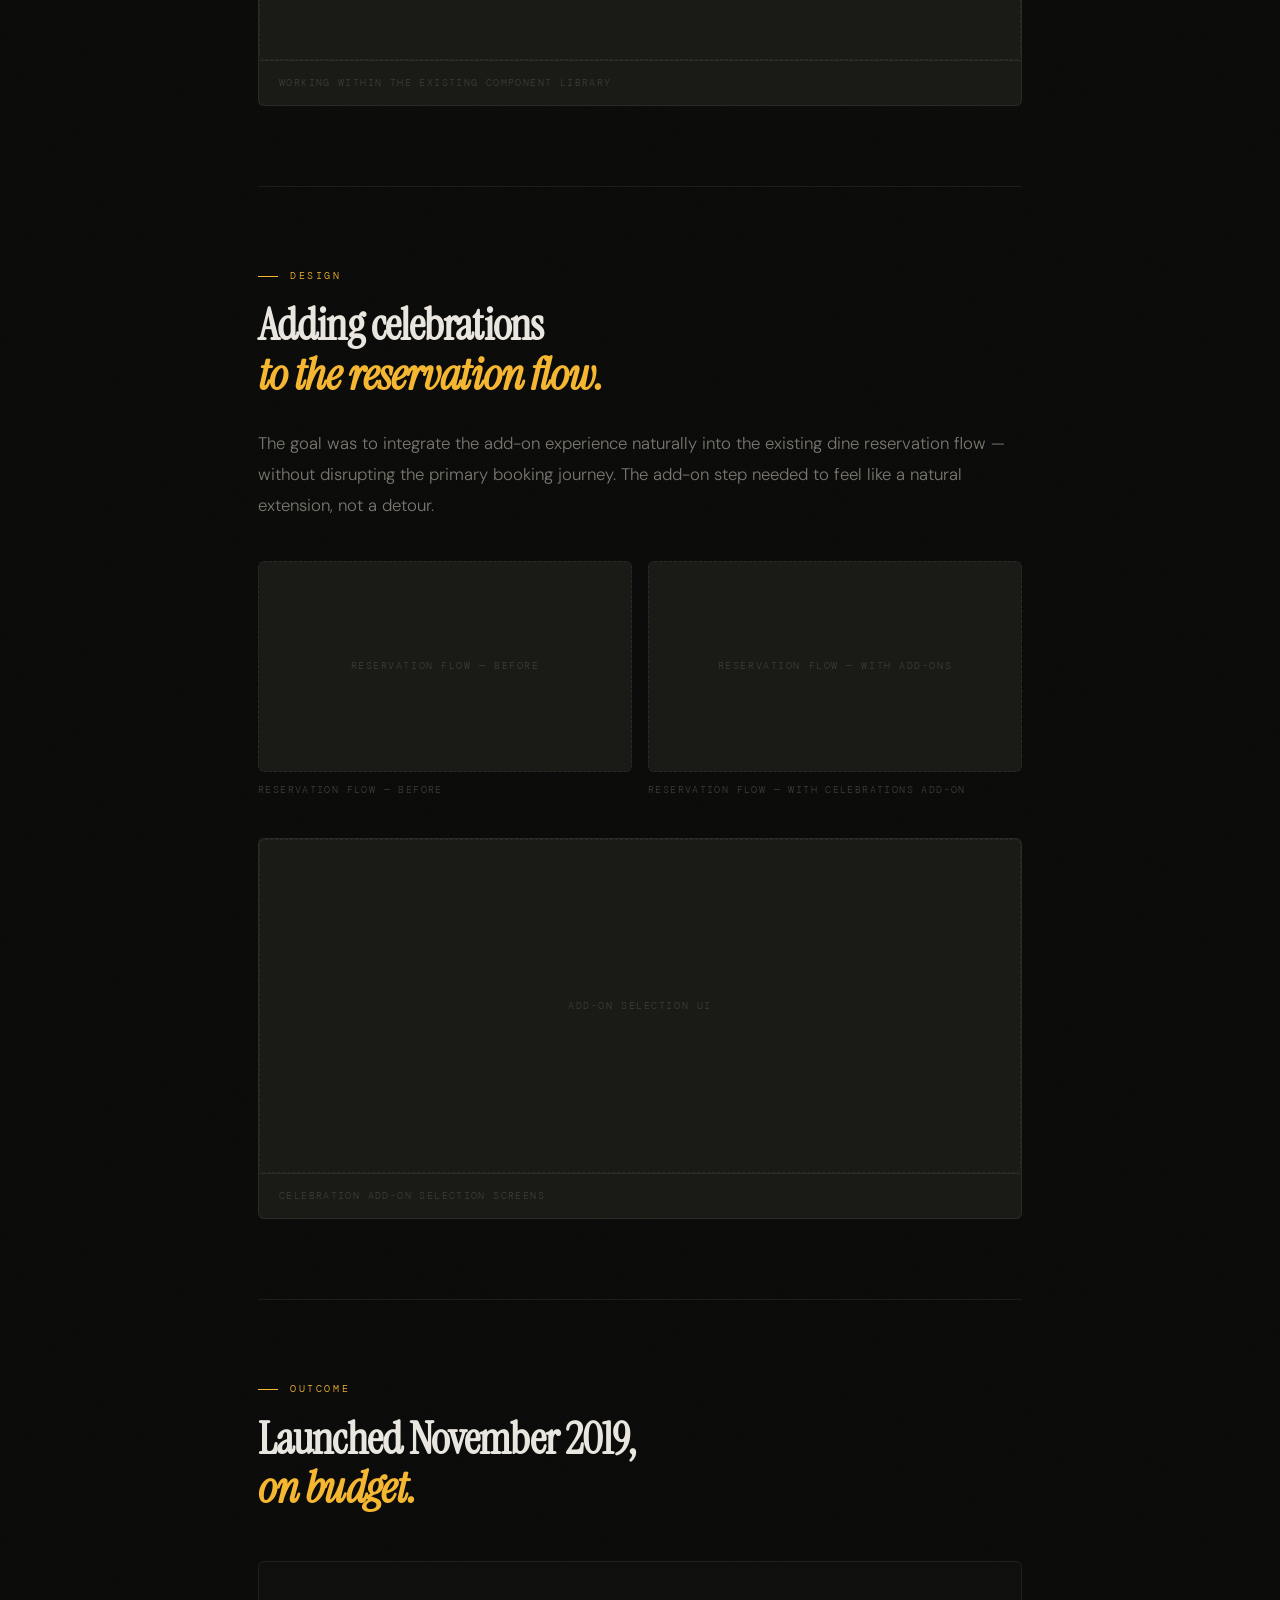
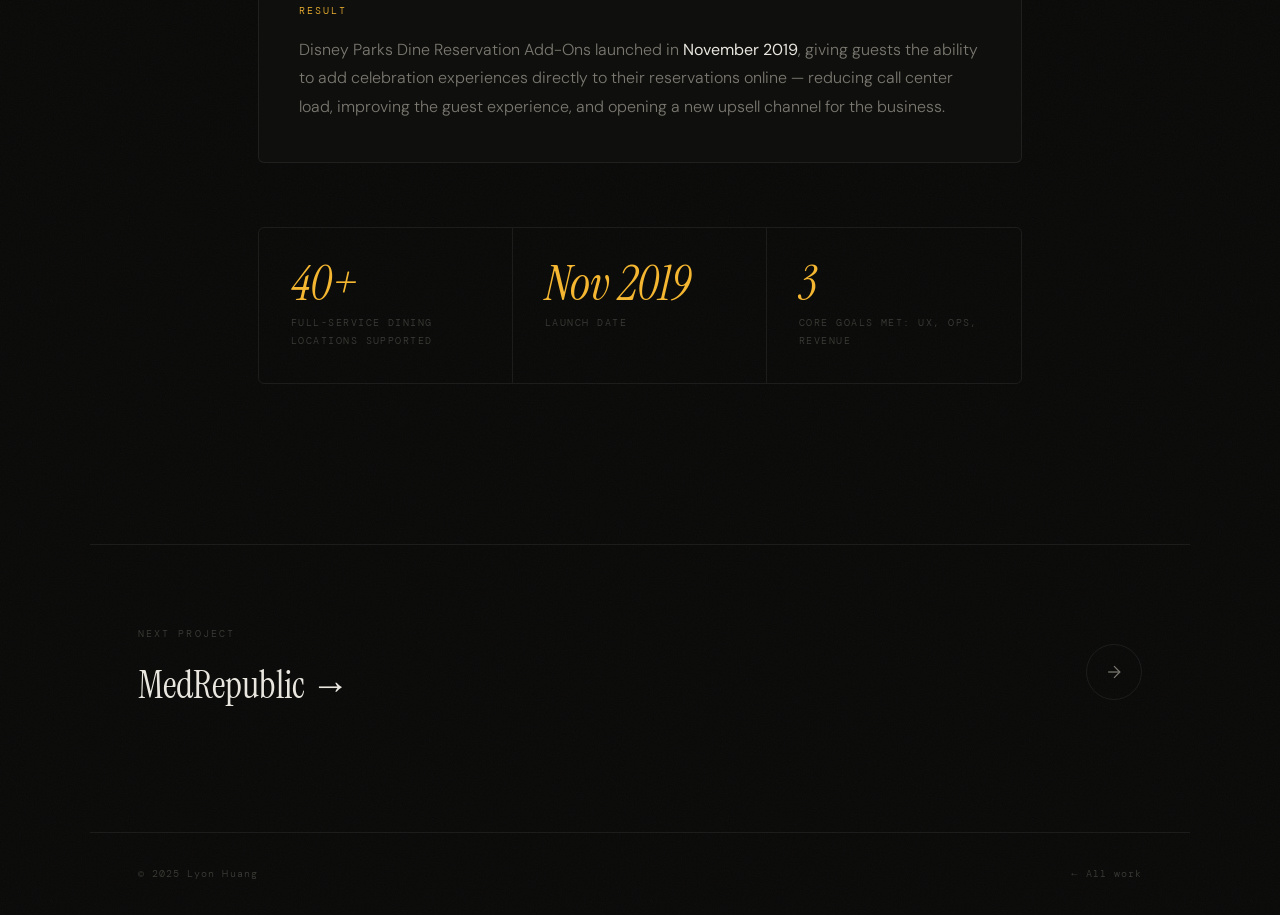
==== commit e02c74fd: "Refactor navigation logo across multiple pages: updated logo text from "Lyon" to "LH" for consistenc" ====
--- a/work/dine-reservations-addon.html
+++ b/work/dine-reservations-addon.html
@@ -15,7 +15,7 @@
 <div id="cursor-ring"></div>
 
 <nav id="nav">
-  <a class="nav-logo" href="../index.html">Lyon<span>.</span></a>
+  <a class="nav-logo" href="../index.html">LH<span>.</span></a>
   <ul class="nav-links">
     <li><a href="../index.html#about">About</a></li>
     <li><a href="../index.html#work">Work</a></li>
@@ -215,7 +215,7 @@
 
 <footer>
   <span class="footer-copy">© 2025 Lyon Huang</span>
-  <a href="../index.html" style="font-family:var(--font-mono);font-size:.65rem;letter-spacing:.1em;color:var(--text-muted);transition:color .2s;" onmouseover="this.style.color='var(--accent)'" onmouseout="this.style.color='var(--text-muted)'">← All work</a>
+  <a class="footer-all-work" href="../index.html">← All work</a>
 </footer>
 
 <script>
--- a/assets/case-study-shared.css
+++ b/assets/case-study-shared.css
@@ -437,6 +437,16 @@
 .footer-copy {
   font-family: var(--font-mono); font-size: .65rem;
   letter-spacing: .1em; color: var(--text-muted);
+}
+.footer-all-work {
+  font-family: var(--font-mono);
+  font-size: .65rem;
+  letter-spacing: .1em;
+  color: var(--text-muted);
+  transition: color .2s;
+}
+.footer-all-work:hover {
+  color: var(--accent);
 }
 
 /* ── REVEAL ANIMATIONS ── */
